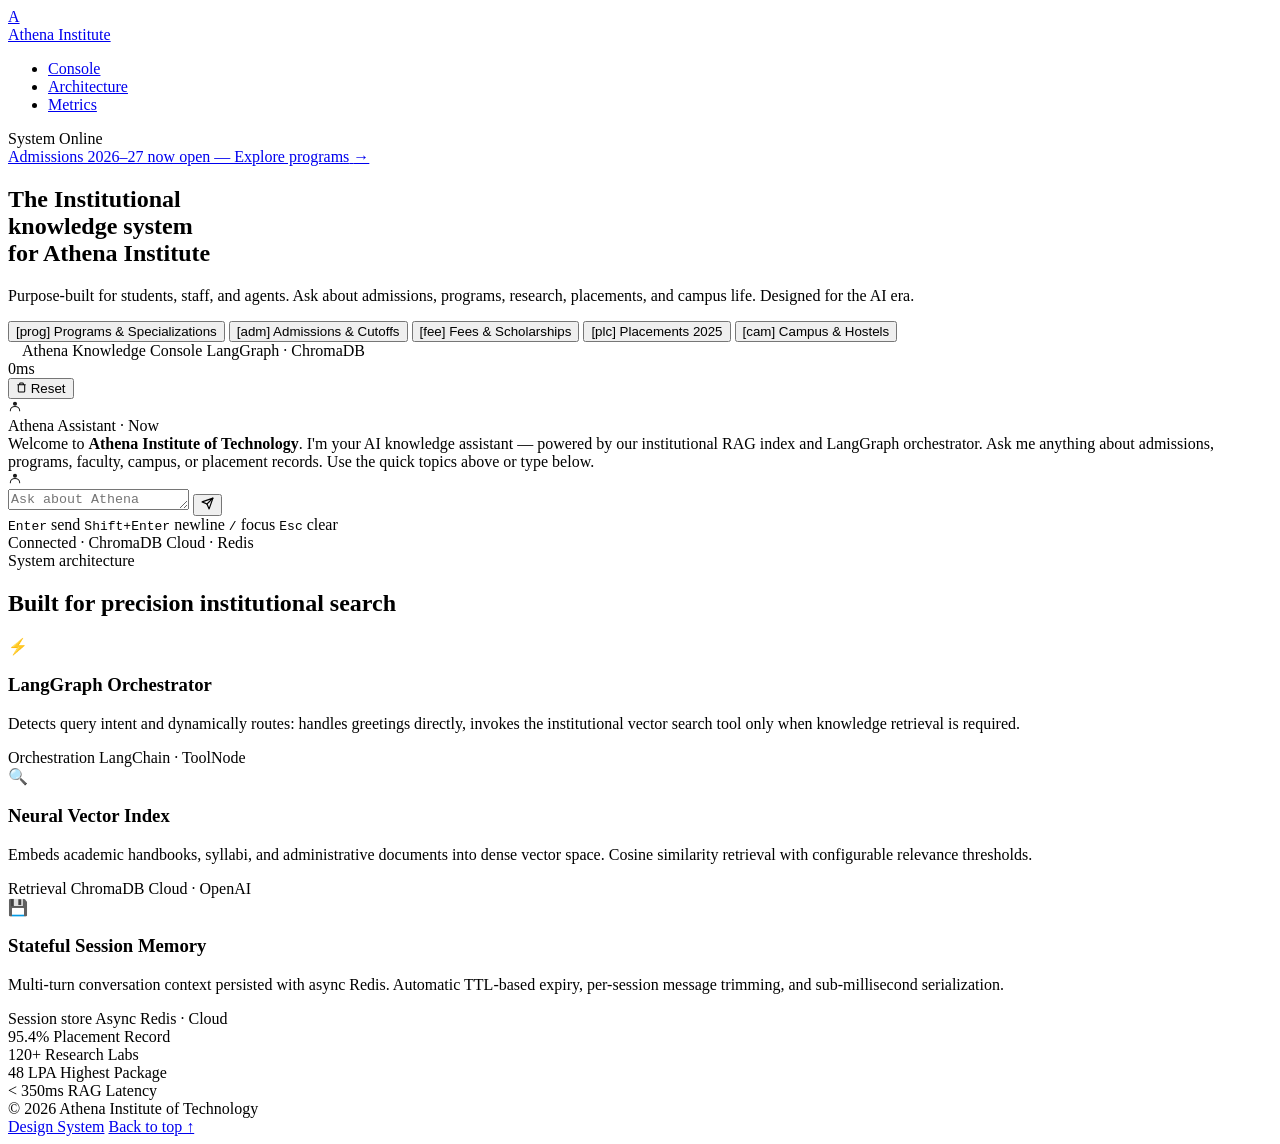
==== frontend/index.html @ fc8c2ac3 "VERSION 1.00" ====
<!DOCTYPE html>
<html lang="en">
<head>
  <meta charset="UTF-8">
  <meta name="viewport" content="width=device-width, initial-scale=1.0">
  <title>Athena Institute of Technology — AI Knowledge System</title>
  <meta name="description" content="The institutional knowledge engine for Athena Institute of Technology — RAG-powered AI assistant for admissions, programs, campus life, and placements.">
  <meta name="theme-color" content="#0a0a0a">
  <!-- Inter Variable from Google Fonts (matches Linear's exact typeface) -->
  <link rel="preconnect" href="https://fonts.googleapis.com">
  <link rel="preconnect" href="https://fonts.gstatic.com" crossorigin>
  <link rel="stylesheet" href="/static/css/style.css">
  <link rel="icon" href="data:image/svg+xml,<svg xmlns=%22http://www.w3.org/2000/svg%22 viewBox=%220 0 100 100%22><rect width=%22100%22 height=%22100%22 rx=%2216%22 fill=%22%237170ff%22/><text y=%22.85em%22 x=%2250%22 font-size=%2264%22 text-anchor=%22middle%22 fill=%22white%22>A</text></svg>">
</head>
<body>

<!-- ============================================================
     STICKY NAV
     Inspo pattern: "logo left, center links, right: login + pill CTA"
     Linear autopsy: "pill 'Sign up' with gold #e9d890 border"
     ============================================================ -->
<nav class="site-nav" role="navigation" aria-label="Main navigation">
  <div class="nav-inner">

    <!-- Logo (left) -->
    <a href="/" class="nav-logo" aria-label="Athena Institute Home">
      <div class="nav-logo-mark" aria-hidden="true">A</div>
      <span class="nav-logo-text">Athena Institute</span>
    </a>

    <!-- Center nav links -->
    <ul class="nav-links" role="list">
      <li><a href="#console" class="nav-link">Console</a></li>
      <li><a href="#architecture" class="nav-link">Architecture</a></li>
      <li><a href="#metrics" class="nav-link">Metrics</a></li>
    </ul>

    <!-- Right actions -->
    <div class="nav-right">
      <div class="status-badge" role="status" aria-live="polite">
        <span class="status-dot" aria-hidden="true"></span>
        <span>System Online</span>
      </div>
    </div>

  </div>
</nav>

<main>

  <!-- ============================================================
       HERO (Specimen macrostructure)
       Inspo autopsy: "H1 left-aligned, 3 lines, sentence case, massive scale.
       Subhead below. No CTA button. Hero visual bleeds to edges."
       Builder.io reference: monospace badge as eyebrow above headline
       ============================================================ -->
  <section class="hero" aria-labelledby="hero-heading">

    <!-- Eyebrow link (Inspo Linear: "★ Issue tracking is dead  linear.app/next →") -->
    <a href="#console" class="hero-eyebrow" id="hero-eyebrow-link">
      <span class="hero-eyebrow-dot" aria-hidden="true"></span>
      <span>Admissions 2026–27 now open — Explore programs</span>
      <span class="hero-eyebrow-arrow" aria-hidden="true">→</span>
    </a>

    <!-- H1: massive, left-aligned, 3 lines, sentence case -->
    <h1 class="hero-h1" id="hero-heading">
      The Institutional<br>
      knowledge system<br>
      for Athena Institute
    </h1>

    <!-- Subhead: lighter, smaller, same left-align -->
    <p class="hero-sub">
      Purpose-built for students, staff, and agents. Ask about admissions, programs, research, placements, and campus life. Designed for the AI era.
    </p>

    <!-- Topic chips (shortcut actions to scroll to console + pre-fill queries) -->
    <nav class="hero-actions" aria-label="Quick topics">
      <button class="chip" id="chip-programs" data-query="What B.Tech and M.Tech programs are offered at Athena Institute?" type="button">
        <span class="chip-tag">[prog]</span> Programs &amp; Specializations
      </button>
      <button class="chip" id="chip-admissions" data-query="What are the admission criteria, eligibility, and entrance exams required?" type="button">
        <span class="chip-tag">[adm]</span> Admissions &amp; Cutoffs
      </button>
      <button class="chip" id="chip-fees" data-query="What are the tuition fees and available merit scholarships?" type="button">
        <span class="chip-tag">[fee]</span> Fees &amp; Scholarships
      </button>
      <button class="chip" id="chip-placements" data-query="What are the recent placement statistics, top recruiters, and highest package?" type="button">
        <span class="chip-tag">[plc]</span> Placements 2025
      </button>
      <button class="chip" id="chip-campus" data-query="Tell me about campus hostels, labs, and student facilities." type="button">
        <span class="chip-tag">[cam]</span> Campus &amp; Hostels
      </button>
    </nav>

  </section>

  <!-- ============================================================
       APP CONSOLE (Main specimen visual)
       Inspo: Linear hero visual = actual product UI screenshot
       Builder.io reference: dark terminal-style window chrome
       ============================================================ -->
  <section class="console-wrapper" id="console" aria-label="AI Chat Console">

    <div class="console" role="region" aria-label="Athena RAG console">

      <!-- Window chrome (titlebar) -->
      <div class="console-bar">
        <div style="display:flex;align-items:center;gap:14px;">
          <div class="console-dots" aria-hidden="true">
            <span class="console-dot console-dot-red"></span>
            <span class="console-dot console-dot-yellow"></span>
            <span class="console-dot console-dot-green"></span>
          </div>
          <div class="console-title-area">
            <span class="console-title">Athena Knowledge Console</span>
            <span class="console-tag" aria-label="Powered by LangGraph and ChromaDB">LangGraph · ChromaDB</span>
          </div>
        </div>
        <div class="console-actions">
          <div class="latency-tag" id="latencyTag" aria-live="polite" aria-label="Response latency">0ms</div>
          <button class="console-btn" id="clearSessionBtn" type="button" title="Start a new session">
            <svg width="11" height="11" viewBox="0 0 24 24" fill="none" stroke="currentColor" stroke-width="2.2" aria-hidden="true">
              <path d="M3 6h18M19 6v14a2 2 0 01-2 2H7a2 2 0 01-2-2V6m3 0V4a2 2 0 012-2h4a2 2 0 012 2v2"/>
            </svg>
            Reset
          </button>
        </div>
      </div>

      <!-- Messages feed -->
      <div class="console-feed" id="consoleFeed" role="log" aria-live="polite" aria-label="Chat messages">
        <!-- Welcome message -->
        <div class="msg-row ai" id="welcome-msg">
          <div class="msg-avatar" aria-label="AI assistant avatar">
            <svg width="14" height="14" viewBox="0 0 24 24" fill="none" aria-hidden="true">
              <circle cx="12" cy="8" r="3.5" fill="currentColor" opacity="0.9"/>
              <path d="M4 20c0-4 3.6-7 8-7s8 3 8 7" stroke="currentColor" stroke-width="1.8" stroke-linecap="round" fill="none" opacity="0.9"/>
            </svg>
          </div>
          <div class="msg-body">
            <div class="msg-meta">
              <span>Athena Assistant</span>
              <span aria-hidden="true">·</span>
              <span>Now</span>
            </div>
            <div class="msg-bubble">
              Welcome to <strong>Athena Institute of Technology</strong>. I'm your AI knowledge assistant — powered by our institutional RAG index and LangGraph orchestrator. Ask me anything about admissions, programs, faculty, campus, or placement records. Use the quick topics above or type below.
            </div>
          </div>
        </div>

        <!-- Typing indicator (hidden by default) -->
        <div class="msg-row ai" id="typingIndicator" aria-label="Assistant is typing">
          <div class="msg-avatar" aria-hidden="true">
            <svg width="14" height="14" viewBox="0 0 24 24" fill="none">
              <circle cx="12" cy="8" r="3.5" fill="currentColor" opacity="0.9"/>
              <path d="M4 20c0-4 3.6-7 8-7s8 3 8 7" stroke="currentColor" stroke-width="1.8" stroke-linecap="round" fill="none" opacity="0.9"/>
            </svg>
          </div>
          <div class="msg-body">
            <div class="typing-dots" aria-hidden="true">
              <span class="tdot"></span>
              <span class="tdot"></span>
              <span class="tdot"></span>
            </div>
          </div>
        </div>
      </div>

      <!-- Input bar -->
      <div class="console-input-bar">
        <div class="input-row">
          <textarea
            id="chatInput"
            class="chat-textarea"
            rows="1"
            placeholder="Ask about Athena Institute… (/ to focus, Enter to send)"
            aria-label="Chat input"
            autocomplete="off"
            spellcheck="true"
          ></textarea>
          <button class="send-btn" id="sendBtn" type="button" title="Send (Enter)" aria-label="Send message">
            <svg width="13" height="13" viewBox="0 0 24 24" fill="none" stroke="currentColor" stroke-width="2.2" stroke-linecap="round" stroke-linejoin="round" aria-hidden="true">
              <line x1="22" y1="2" x2="11" y2="13"></line>
              <polygon points="22 2 15 22 11 13 2 9 22 2"></polygon>
            </svg>
          </button>
        </div>
        <div class="input-hints">
          <div class="kbd-cluster">
            <span><kbd>Enter</kbd> send</span>
            <span><kbd>Shift+Enter</kbd> newline</span>
            <span><kbd>/</kbd> focus</span>
            <span><kbd>Esc</kbd> clear</span>
          </div>
          <span>Connected · ChromaDB Cloud · Redis</span>
        </div>
      </div>

    </div>
  </section>

  <!-- ============================================================
       FEATURE TRIO
       Inspo tag: "feature-trio" — 3 dark cards, clean hierarchy
       ============================================================ -->
  <section class="features" id="architecture" aria-labelledby="features-heading">
    <div class="section-eyebrow">System architecture</div>
    <h2 class="section-heading" id="features-heading">Built for precision institutional search</h2>

    <div class="feature-grid">

      <div class="feature-card">
        <div class="feature-icon" aria-hidden="true">⚡</div>
        <h3 class="feature-title">LangGraph Orchestrator</h3>
        <p class="feature-desc">
          Detects query intent and dynamically routes: handles greetings directly, invokes the institutional vector search tool only when knowledge retrieval is required.
        </p>
        <div class="feature-mono-footer">
          <span>Orchestration</span>
          <span class="feature-mono-footer-status">
            <span class="feature-mono-footer-dot"></span>
            LangChain · ToolNode
          </span>
        </div>
      </div>

      <div class="feature-card">
        <div class="feature-icon" aria-hidden="true">🔍</div>
        <h3 class="feature-title">Neural Vector Index</h3>
        <p class="feature-desc">
          Embeds academic handbooks, syllabi, and administrative documents into dense vector space. Cosine similarity retrieval with configurable relevance thresholds.
        </p>
        <div class="feature-mono-footer">
          <span>Retrieval</span>
          <span class="feature-mono-footer-status">
            <span class="feature-mono-footer-dot"></span>
            ChromaDB Cloud · OpenAI
          </span>
        </div>
      </div>

      <div class="feature-card">
        <div class="feature-icon" aria-hidden="true">💾</div>
        <h3 class="feature-title">Stateful Session Memory</h3>
        <p class="feature-desc">
          Multi-turn conversation context persisted with async Redis. Automatic TTL-based expiry, per-session message trimming, and sub-millisecond serialization.
        </p>
        <div class="feature-mono-footer">
          <span>Session store</span>
          <span class="feature-mono-footer-status">
            <span class="feature-mono-footer-dot"></span>
            Async Redis · Cloud
          </span>
        </div>
      </div>

    </div>
  </section>

  <!-- ============================================================
       STAT STRIP
       Inspo "stat" component — monospace values, divider grid
       Gold accent on key metric (matches Linear gold status indicator)
       ============================================================ -->
  <section class="stats" id="metrics" aria-labelledby="stats-heading">
    <h2 class="sr-only" id="stats-heading">Institute metrics</h2>
    <div class="stat-strip" role="list">
      <div class="stat-item" role="listitem">
        <span class="stat-value accent-gold">95.4%</span>
        <span class="stat-label">Placement Record</span>
      </div>
      <div class="stat-item" role="listitem">
        <span class="stat-value">120+</span>
        <span class="stat-label">Research Labs</span>
      </div>
      <div class="stat-item" role="listitem">
        <span class="stat-value accent-purple">48 LPA</span>
        <span class="stat-label">Highest Package</span>
      </div>
      <div class="stat-item" role="listitem">
        <span class="stat-value">&lt; 350ms</span>
        <span class="stat-label">RAG Latency</span>
      </div>
    </div>
  </section>

</main>

<!-- ============================================================
     FOOTER
     ============================================================ -->
<footer class="site-footer" role="contentinfo">
  <div class="footer-inner">
    <span class="footer-copy">© 2026 Athena Institute of Technology</span>
    <nav class="footer-links" aria-label="Footer links">
      <a href="https://inspomcp.dev/d/linear-app/DESIGN.md" target="_blank" rel="noopener" class="footer-link">Design System</a>
      <a href="#console" class="footer-link">Back to top ↑</a>
    </nav>
  </div>
</footer>

<!-- Screen-reader only utility -->
<style>
  .sr-only {
    position: absolute;
    width: 1px; height: 1px;
    padding: 0; margin: -1px;
    overflow: hidden;
    clip: rect(0,0,0,0);
    white-space: nowrap;
    border: 0;
  }
</style>

<script src="/static/js/chatbot.js"></script>
</body>
</html>
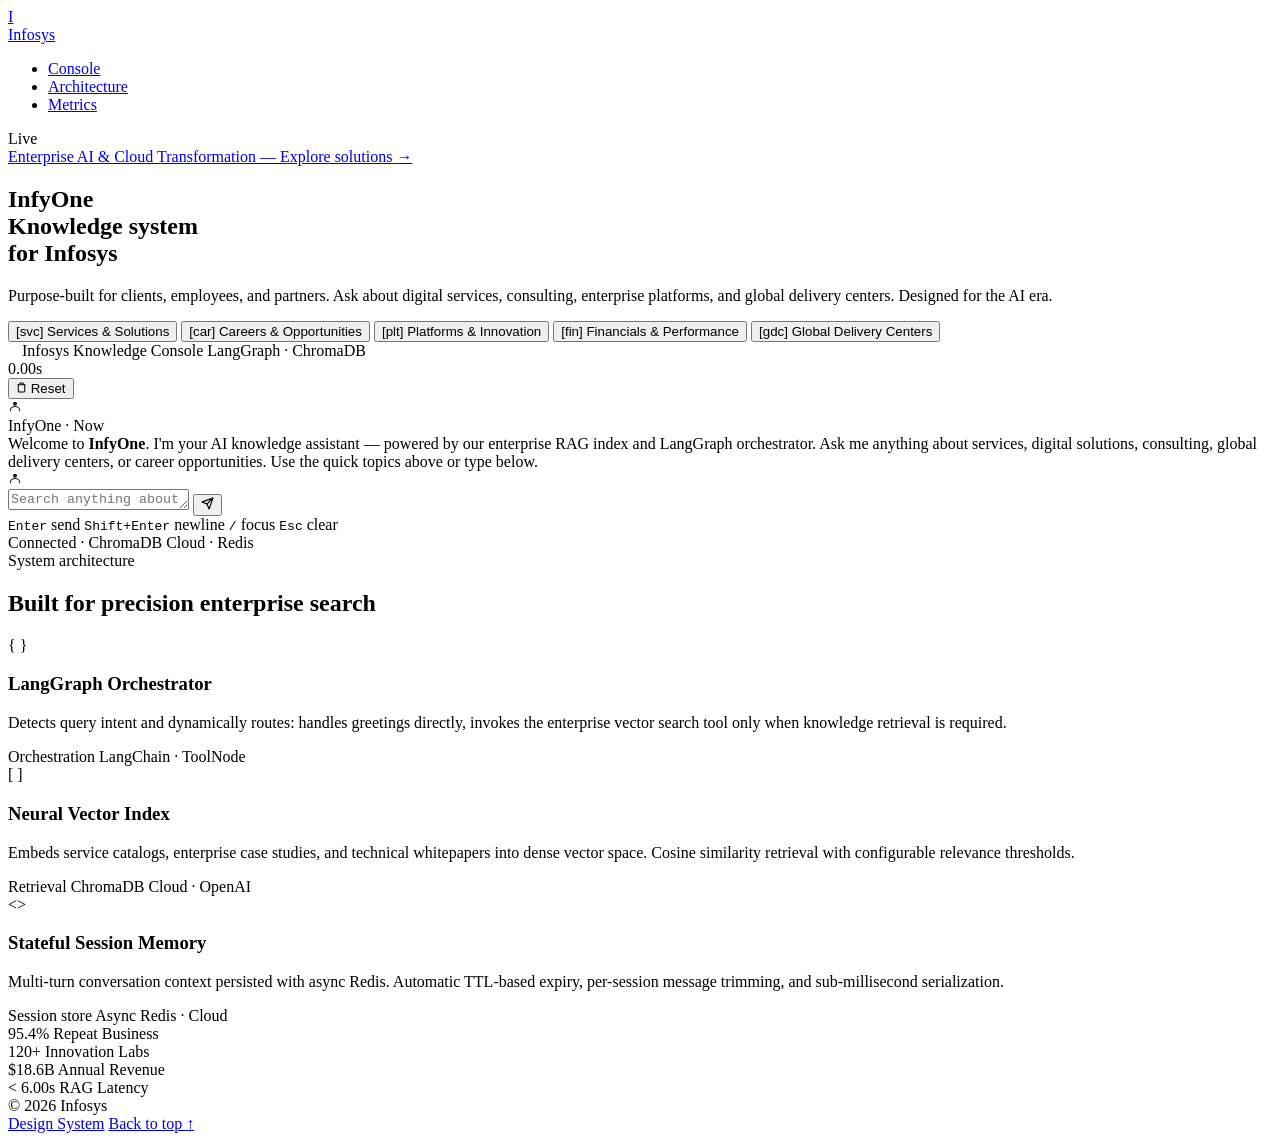
==== commit 872cf130: "Initial commit - InfyOne project" ====
--- a/frontend/index.html
+++ b/frontend/index.html
@@ -1,320 +1,349 @@
 <!DOCTYPE html>
 <html lang="en">
+
 <head>
-  <meta charset="UTF-8">
-  <meta name="viewport" content="width=device-width, initial-scale=1.0">
-  <title>Athena Institute of Technology — AI Knowledge System</title>
-  <meta name="description" content="The institutional knowledge engine for Athena Institute of Technology — RAG-powered AI assistant for admissions, programs, campus life, and placements.">
-  <meta name="theme-color" content="#0a0a0a">
-  <!-- Inter Variable from Google Fonts (matches Linear's exact typeface) -->
-  <link rel="preconnect" href="https://fonts.googleapis.com">
-  <link rel="preconnect" href="https://fonts.gstatic.com" crossorigin>
-  <link rel="stylesheet" href="/static/css/style.css">
-  <link rel="icon" href="data:image/svg+xml,<svg xmlns=%22http://www.w3.org/2000/svg%22 viewBox=%220 0 100 100%22><rect width=%22100%22 height=%22100%22 rx=%2216%22 fill=%22%237170ff%22/><text y=%22.85em%22 x=%2250%22 font-size=%2264%22 text-anchor=%22middle%22 fill=%22white%22>A</text></svg>">
+    <meta charset="UTF-8">
+    <meta name="viewport" content="width=device-width, initial-scale=1.0">
+    <title>InfyOne</title>
+    <meta name="description"
+        content="The enterprise knowledge engine for Infosys — RAG-powered AI assistant for services, digital transformation, consulting, and careers.">
+    <meta name="theme-color" content="#0a0a0a">
+    <!-- Fonts from Google Fonts -->
+    <link rel="preconnect" href="https://fonts.googleapis.com">
+    <link rel="preconnect" href="https://fonts.gstatic.com" crossorigin>
+    <link rel="stylesheet"
+        href="https://fonts.googleapis.com/css2?family=Plus+Jakarta+Sans:wght@500;600;700;800&family=Inter:ital,opsz,wght@0,14..32,100..900;1,14..32,100..900&family=JetBrains+Mono:wght@400;500;600&display=swap">
+    <link rel="stylesheet" href="/static/css/style.css">
+    <link rel="icon"
+        href="data:image/svg+xml,<svg xmlns=%22http://www.w3.org/2000/svg%22 viewBox=%220 0 100 100%22><rect width=%22100%22 height=%22100%22 rx=%2216%22 fill=%22%237170ff%22/><text y=%22.85em%22 x=%2250%22 font-size=%2264%22 text-anchor=%22middle%22 fill=%22white%22>I</text></svg>">
 </head>
+
 <body>
 
-<!-- ============================================================
+    <!-- ============================================================
      STICKY NAV
      Inspo pattern: "logo left, center links, right: login + pill CTA"
      Linear autopsy: "pill 'Sign up' with gold #e9d890 border"
      ============================================================ -->
-<nav class="site-nav" role="navigation" aria-label="Main navigation">
-  <div class="nav-inner">
-
-    <!-- Logo (left) -->
-    <a href="/" class="nav-logo" aria-label="Athena Institute Home">
-      <div class="nav-logo-mark" aria-hidden="true">A</div>
-      <span class="nav-logo-text">Athena Institute</span>
-    </a>
-
-    <!-- Center nav links -->
-    <ul class="nav-links" role="list">
-      <li><a href="#console" class="nav-link">Console</a></li>
-      <li><a href="#architecture" class="nav-link">Architecture</a></li>
-      <li><a href="#metrics" class="nav-link">Metrics</a></li>
-    </ul>
-
-    <!-- Right actions -->
-    <div class="nav-right">
-      <div class="status-badge" role="status" aria-live="polite">
-        <span class="status-dot" aria-hidden="true"></span>
-        <span>System Online</span>
-      </div>
-    </div>
-
-  </div>
-</nav>
-
-<main>
-
-  <!-- ============================================================
+    <nav class="site-nav" role="navigation" aria-label="Main navigation">
+        <div class="nav-inner">
+
+            <!-- Logo (left) -->
+            <a href="/" class="nav-logo" aria-label="Infosys Home">
+                <div class="nav-logo-mark" aria-hidden="true">I</div>
+                <span class="nav-logo-text">Infosys</span>
+            </a>
+
+            <!-- Center nav links -->
+            <ul class="nav-links" role="list">
+                <li><a href="#console" class="nav-link">Console</a></li>
+                <li><a href="#architecture" class="nav-link">Architecture</a></li>
+                <li><a href="#metrics" class="nav-link">Metrics</a></li>
+            </ul>
+
+            <!-- Right actions -->
+            <div class="nav-right">
+                <div class="status-badge" role="status" aria-live="polite">
+                    <span class="status-dot" aria-hidden="true"></span>
+                    <span>Live</span>
+                </div>
+            </div>
+
+        </div>
+    </nav>
+
+    <main>
+
+        <!-- ============================================================
        HERO (Specimen macrostructure)
        Inspo autopsy: "H1 left-aligned, 3 lines, sentence case, massive scale.
        Subhead below. No CTA button. Hero visual bleeds to edges."
        Builder.io reference: monospace badge as eyebrow above headline
        ============================================================ -->
-  <section class="hero" aria-labelledby="hero-heading">
-
-    <!-- Eyebrow link (Inspo Linear: "★ Issue tracking is dead  linear.app/next →") -->
-    <a href="#console" class="hero-eyebrow" id="hero-eyebrow-link">
-      <span class="hero-eyebrow-dot" aria-hidden="true"></span>
-      <span>Admissions 2026–27 now open — Explore programs</span>
-      <span class="hero-eyebrow-arrow" aria-hidden="true">→</span>
-    </a>
-
-    <!-- H1: massive, left-aligned, 3 lines, sentence case -->
-    <h1 class="hero-h1" id="hero-heading">
-      The Institutional<br>
-      knowledge system<br>
-      for Athena Institute
-    </h1>
-
-    <!-- Subhead: lighter, smaller, same left-align -->
-    <p class="hero-sub">
-      Purpose-built for students, staff, and agents. Ask about admissions, programs, research, placements, and campus life. Designed for the AI era.
-    </p>
-
-    <!-- Topic chips (shortcut actions to scroll to console + pre-fill queries) -->
-    <nav class="hero-actions" aria-label="Quick topics">
-      <button class="chip" id="chip-programs" data-query="What B.Tech and M.Tech programs are offered at Athena Institute?" type="button">
-        <span class="chip-tag">[prog]</span> Programs &amp; Specializations
-      </button>
-      <button class="chip" id="chip-admissions" data-query="What are the admission criteria, eligibility, and entrance exams required?" type="button">
-        <span class="chip-tag">[adm]</span> Admissions &amp; Cutoffs
-      </button>
-      <button class="chip" id="chip-fees" data-query="What are the tuition fees and available merit scholarships?" type="button">
-        <span class="chip-tag">[fee]</span> Fees &amp; Scholarships
-      </button>
-      <button class="chip" id="chip-placements" data-query="What are the recent placement statistics, top recruiters, and highest package?" type="button">
-        <span class="chip-tag">[plc]</span> Placements 2025
-      </button>
-      <button class="chip" id="chip-campus" data-query="Tell me about campus hostels, labs, and student facilities." type="button">
-        <span class="chip-tag">[cam]</span> Campus &amp; Hostels
-      </button>
-    </nav>
-
-  </section>
-
-  <!-- ============================================================
+        <section class="hero" aria-labelledby="hero-heading">
+
+            <!-- Eyebrow link (Inspo Linear: "★ Issue tracking is dead  linear.app/next →") -->
+            <a href="#console" class="hero-eyebrow" id="hero-eyebrow-link">
+                <span class="hero-eyebrow-dot" aria-hidden="true"></span>
+                <span>Enterprise AI &amp; Cloud Transformation — Explore solutions</span>
+                <span class="hero-eyebrow-arrow" aria-hidden="true">→</span>
+            </a>
+
+            <!-- H1: massive, left-aligned, 3 lines, sentence case -->
+            <h1 class="hero-h1" id="hero-heading">
+                <span class="hero-brand">InfyOne</span><br>
+                <span class="hero-brand">Knowledge system</span><br>
+                <span class="hero-brand">for Infosys</span>
+            </h1>
+
+            <!-- Subhead: lighter, smaller, same left-align -->
+            <p class="hero-sub">
+                Purpose-built for clients, employees, and partners. Ask about digital services, consulting, enterprise
+                platforms, and global delivery centers. Designed for the AI era.
+            </p>
+
+            <!-- Topic chips (shortcut actions to scroll to console + pre-fill queries) -->
+            <nav class="hero-actions" aria-label="Quick topics">
+                <button class="chip" id="chip-services"
+                    data-query="What digital services, cloud, and AI solutions are offered by Infosys?" type="button">
+                    <span class="chip-tag">[svc]</span> Services &amp; Solutions
+                </button>
+                <button class="chip" id="chip-careers"
+                    data-query="What are the career opportunities, hiring process, and roles at Infosys?" type="button">
+                    <span class="chip-tag">[car]</span> Careers &amp; Opportunities
+                </button>
+                <button class="chip" id="chip-platforms"
+                    data-query="What enterprise platforms, such as Infosys Topaz and Cobalt, are available?"
+                    type="button">
+                    <span class="chip-tag">[plt]</span> Platforms &amp; Innovation
+                </button>
+                <button class="chip" id="chip-financials"
+                    data-query="What are Infosys's recent financial performance, client partnerships, and growth metrics?"
+                    type="button">
+                    <span class="chip-tag">[fin]</span> Financials &amp; Performance
+                </button>
+                <button class="chip" id="chip-delivery"
+                    data-query="Tell me about Infosys global delivery centers, digital hubs, and infrastructure."
+                    type="button">
+                    <span class="chip-tag">[gdc]</span> Global Delivery Centers
+                </button>
+            </nav>
+
+        </section>
+
+        <!-- ============================================================
        APP CONSOLE (Main specimen visual)
        Inspo: Linear hero visual = actual product UI screenshot
        Builder.io reference: dark terminal-style window chrome
        ============================================================ -->
-  <section class="console-wrapper" id="console" aria-label="AI Chat Console">
-
-    <div class="console" role="region" aria-label="Athena RAG console">
-
-      <!-- Window chrome (titlebar) -->
-      <div class="console-bar">
-        <div style="display:flex;align-items:center;gap:14px;">
-          <div class="console-dots" aria-hidden="true">
-            <span class="console-dot console-dot-red"></span>
-            <span class="console-dot console-dot-yellow"></span>
-            <span class="console-dot console-dot-green"></span>
-          </div>
-          <div class="console-title-area">
-            <span class="console-title">Athena Knowledge Console</span>
-            <span class="console-tag" aria-label="Powered by LangGraph and ChromaDB">LangGraph · ChromaDB</span>
-          </div>
-        </div>
-        <div class="console-actions">
-          <div class="latency-tag" id="latencyTag" aria-live="polite" aria-label="Response latency">0ms</div>
-          <button class="console-btn" id="clearSessionBtn" type="button" title="Start a new session">
-            <svg width="11" height="11" viewBox="0 0 24 24" fill="none" stroke="currentColor" stroke-width="2.2" aria-hidden="true">
-              <path d="M3 6h18M19 6v14a2 2 0 01-2 2H7a2 2 0 01-2-2V6m3 0V4a2 2 0 012-2h4a2 2 0 012 2v2"/>
-            </svg>
-            Reset
-          </button>
-        </div>
-      </div>
-
-      <!-- Messages feed -->
-      <div class="console-feed" id="consoleFeed" role="log" aria-live="polite" aria-label="Chat messages">
-        <!-- Welcome message -->
-        <div class="msg-row ai" id="welcome-msg">
-          <div class="msg-avatar" aria-label="AI assistant avatar">
-            <svg width="14" height="14" viewBox="0 0 24 24" fill="none" aria-hidden="true">
-              <circle cx="12" cy="8" r="3.5" fill="currentColor" opacity="0.9"/>
-              <path d="M4 20c0-4 3.6-7 8-7s8 3 8 7" stroke="currentColor" stroke-width="1.8" stroke-linecap="round" fill="none" opacity="0.9"/>
-            </svg>
-          </div>
-          <div class="msg-body">
-            <div class="msg-meta">
-              <span>Athena Assistant</span>
-              <span aria-hidden="true">·</span>
-              <span>Now</span>
+        <section class="console-wrapper" id="console" aria-label="AI Chat Console">
+
+            <div class="console" role="region" aria-label="Infosys RAG console">
+
+                <!-- Window chrome (titlebar) -->
+                <div class="console-bar">
+                    <div style="display:flex;align-items:center;gap:14px;">
+                        <div class="console-dots" aria-hidden="true">
+                            <span class="console-dot console-dot-red"></span>
+                            <span class="console-dot console-dot-yellow"></span>
+                            <span class="console-dot console-dot-green"></span>
+                        </div>
+                        <div class="console-title-area">
+                            <span class="console-title">Infosys Knowledge Console</span>
+                            <span class="console-tag" aria-label="Powered by LangGraph and ChromaDB">LangGraph ·
+                                ChromaDB</span>
+                        </div>
+                    </div>
+                    <div class="console-actions">
+                        <div class="latency-tag" id="latencyTag" aria-live="polite" aria-label="Response latency">0.00s
+                        </div>
+                        <button class="console-btn" id="clearSessionBtn" type="button" title="Start a new session">
+                            <svg width="11" height="11" viewBox="0 0 24 24" fill="none" stroke="currentColor"
+                                stroke-width="2.2" aria-hidden="true">
+                                <path
+                                    d="M3 6h18M19 6v14a2 2 0 01-2 2H7a2 2 0 01-2-2V6m3 0V4a2 2 0 012-2h4a2 2 0 012 2v2" />
+                            </svg>
+                            Reset
+                        </button>
+                    </div>
+                </div>
+
+                <!-- Messages feed -->
+                <div class="console-feed" id="consoleFeed" role="log" aria-live="polite" aria-label="Chat messages">
+                    <!-- Welcome message -->
+                    <div class="msg-row ai" id="welcome-msg">
+                        <div class="msg-avatar" aria-label="AI assistant avatar">
+                            <svg width="14" height="14" viewBox="0 0 24 24" fill="none" aria-hidden="true">
+                                <circle cx="12" cy="8" r="3.5" fill="currentColor" opacity="0.9" />
+                                <path d="M4 20c0-4 3.6-7 8-7s8 3 8 7" stroke="currentColor" stroke-width="1.8"
+                                    stroke-linecap="round" fill="none" opacity="0.9" />
+                            </svg>
+                        </div>
+                        <div class="msg-body">
+                            <div class="msg-meta">
+                                <span>InfyOne</span>
+                                <span aria-hidden="true">·</span>
+                                <span>Now</span>
+                            </div>
+                            <div class="msg-bubble">
+                                Welcome to <strong>InfyOne</strong>. I'm your AI knowledge assistant — powered by our
+                                enterprise RAG index and LangGraph orchestrator. Ask me anything about services, digital
+                                solutions, consulting, global delivery centers, or career opportunities. Use the quick
+                                topics above or type below.
+                            </div>
+                        </div>
+                    </div>
+
+                    <!-- Typing indicator (hidden by default) -->
+                    <div class="msg-row ai" id="typingIndicator" aria-label="Assistant is typing">
+                        <div class="msg-avatar" aria-hidden="true">
+                            <svg width="14" height="14" viewBox="0 0 24 24" fill="none">
+                                <circle cx="12" cy="8" r="3.5" fill="currentColor" opacity="0.9" />
+                                <path d="M4 20c0-4 3.6-7 8-7s8 3 8 7" stroke="currentColor" stroke-width="1.8"
+                                    stroke-linecap="round" fill="none" opacity="0.9" />
+                            </svg>
+                        </div>
+                        <div class="msg-body">
+                            <div class="typing-dots" aria-hidden="true">
+                                <span class="tdot"></span>
+                                <span class="tdot"></span>
+                                <span class="tdot"></span>
+                            </div>
+                        </div>
+                    </div>
+                </div>
+
+                <!-- Input bar -->
+                <div class="console-input-bar">
+                    <div class="input-row">
+                        <textarea id="chatInput" class="chat-textarea" rows="1"
+                            placeholder="Search anything about Infosys… (/ to focus, Enter to send)"
+                            aria-label="Search anything about Infosys" autocomplete="off" spellcheck="true"></textarea>
+                        <button class="send-btn" id="sendBtn" type="button" title="Send (Enter)"
+                            aria-label="Send message">
+                            <svg width="13" height="13" viewBox="0 0 24 24" fill="none" stroke="currentColor"
+                                stroke-width="2.2" stroke-linecap="round" stroke-linejoin="round" aria-hidden="true">
+                                <line x1="22" y1="2" x2="11" y2="13"></line>
+                                <polygon points="22 2 15 22 11 13 2 9 22 2"></polygon>
+                            </svg>
+                        </button>
+                    </div>
+                    <div class="input-hints">
+                        <div class="kbd-cluster">
+                            <span><kbd>Enter</kbd> send</span>
+                            <span><kbd>Shift+Enter</kbd> newline</span>
+                            <span><kbd>/</kbd> focus</span>
+                            <span><kbd>Esc</kbd> clear</span>
+                        </div>
+                        <span>Connected · ChromaDB Cloud · Redis</span>
+                    </div>
+                </div>
+
             </div>
-            <div class="msg-bubble">
-              Welcome to <strong>Athena Institute of Technology</strong>. I'm your AI knowledge assistant — powered by our institutional RAG index and LangGraph orchestrator. Ask me anything about admissions, programs, faculty, campus, or placement records. Use the quick topics above or type below.
-            </div>
-          </div>
-        </div>
-
-        <!-- Typing indicator (hidden by default) -->
-        <div class="msg-row ai" id="typingIndicator" aria-label="Assistant is typing">
-          <div class="msg-avatar" aria-hidden="true">
-            <svg width="14" height="14" viewBox="0 0 24 24" fill="none">
-              <circle cx="12" cy="8" r="3.5" fill="currentColor" opacity="0.9"/>
-              <path d="M4 20c0-4 3.6-7 8-7s8 3 8 7" stroke="currentColor" stroke-width="1.8" stroke-linecap="round" fill="none" opacity="0.9"/>
-            </svg>
-          </div>
-          <div class="msg-body">
-            <div class="typing-dots" aria-hidden="true">
-              <span class="tdot"></span>
-              <span class="tdot"></span>
-              <span class="tdot"></span>
-            </div>
-          </div>
-        </div>
-      </div>
-
-      <!-- Input bar -->
-      <div class="console-input-bar">
-        <div class="input-row">
-          <textarea
-            id="chatInput"
-            class="chat-textarea"
-            rows="1"
-            placeholder="Ask about Athena Institute… (/ to focus, Enter to send)"
-            aria-label="Chat input"
-            autocomplete="off"
-            spellcheck="true"
-          ></textarea>
-          <button class="send-btn" id="sendBtn" type="button" title="Send (Enter)" aria-label="Send message">
-            <svg width="13" height="13" viewBox="0 0 24 24" fill="none" stroke="currentColor" stroke-width="2.2" stroke-linecap="round" stroke-linejoin="round" aria-hidden="true">
-              <line x1="22" y1="2" x2="11" y2="13"></line>
-              <polygon points="22 2 15 22 11 13 2 9 22 2"></polygon>
-            </svg>
-          </button>
-        </div>
-        <div class="input-hints">
-          <div class="kbd-cluster">
-            <span><kbd>Enter</kbd> send</span>
-            <span><kbd>Shift+Enter</kbd> newline</span>
-            <span><kbd>/</kbd> focus</span>
-            <span><kbd>Esc</kbd> clear</span>
-          </div>
-          <span>Connected · ChromaDB Cloud · Redis</span>
-        </div>
-      </div>
-
-    </div>
-  </section>
-
-  <!-- ============================================================
+        </section>
+
+        <!-- ============================================================
        FEATURE TRIO
        Inspo tag: "feature-trio" — 3 dark cards, clean hierarchy
        ============================================================ -->
-  <section class="features" id="architecture" aria-labelledby="features-heading">
-    <div class="section-eyebrow">System architecture</div>
-    <h2 class="section-heading" id="features-heading">Built for precision institutional search</h2>
-
-    <div class="feature-grid">
-
-      <div class="feature-card">
-        <div class="feature-icon" aria-hidden="true">⚡</div>
-        <h3 class="feature-title">LangGraph Orchestrator</h3>
-        <p class="feature-desc">
-          Detects query intent and dynamically routes: handles greetings directly, invokes the institutional vector search tool only when knowledge retrieval is required.
-        </p>
-        <div class="feature-mono-footer">
-          <span>Orchestration</span>
-          <span class="feature-mono-footer-status">
-            <span class="feature-mono-footer-dot"></span>
-            LangChain · ToolNode
-          </span>
-        </div>
-      </div>
-
-      <div class="feature-card">
-        <div class="feature-icon" aria-hidden="true">🔍</div>
-        <h3 class="feature-title">Neural Vector Index</h3>
-        <p class="feature-desc">
-          Embeds academic handbooks, syllabi, and administrative documents into dense vector space. Cosine similarity retrieval with configurable relevance thresholds.
-        </p>
-        <div class="feature-mono-footer">
-          <span>Retrieval</span>
-          <span class="feature-mono-footer-status">
-            <span class="feature-mono-footer-dot"></span>
-            ChromaDB Cloud · OpenAI
-          </span>
-        </div>
-      </div>
-
-      <div class="feature-card">
-        <div class="feature-icon" aria-hidden="true">💾</div>
-        <h3 class="feature-title">Stateful Session Memory</h3>
-        <p class="feature-desc">
-          Multi-turn conversation context persisted with async Redis. Automatic TTL-based expiry, per-session message trimming, and sub-millisecond serialization.
-        </p>
-        <div class="feature-mono-footer">
-          <span>Session store</span>
-          <span class="feature-mono-footer-status">
-            <span class="feature-mono-footer-dot"></span>
-            Async Redis · Cloud
-          </span>
-        </div>
-      </div>
-
-    </div>
-  </section>
-
-  <!-- ============================================================
+        <section class="features" id="architecture" aria-labelledby="features-heading">
+            <div class="section-eyebrow">System architecture</div>
+            <h2 class="section-heading" id="features-heading">Built for precision enterprise search</h2>
+
+            <div class="feature-grid">
+
+                <div class="feature-card">
+                    <div class="feature-icon" aria-hidden="true">{ }</div>
+                    <h3 class="feature-title">LangGraph Orchestrator</h3>
+                    <p class="feature-desc">
+                        Detects query intent and dynamically routes: handles greetings directly, invokes the enterprise
+                        vector search tool only when knowledge retrieval is required.
+                    </p>
+                    <div class="feature-mono-footer">
+                        <span>Orchestration</span>
+                        <span class="feature-mono-footer-status">
+                            <span class="feature-mono-footer-dot"></span>
+                            LangChain · ToolNode
+                        </span>
+                    </div>
+                </div>
+
+                <div class="feature-card">
+                    <div class="feature-icon" aria-hidden="true">[ ]</div>
+                    <h3 class="feature-title">Neural Vector Index</h3>
+                    <p class="feature-desc">
+                        Embeds service catalogs, enterprise case studies, and technical whitepapers into dense vector
+                        space. Cosine similarity retrieval with configurable relevance thresholds.
+                    </p>
+                    <div class="feature-mono-footer">
+                        <span>Retrieval</span>
+                        <span class="feature-mono-footer-status">
+                            <span class="feature-mono-footer-dot"></span>
+                            ChromaDB Cloud · OpenAI
+                        </span>
+                    </div>
+                </div>
+
+                <div class="feature-card">
+                    <div class="feature-icon" aria-hidden="true">
+                        <>
+                    </div>
+                    <h3 class="feature-title">Stateful Session Memory</h3>
+                    <p class="feature-desc">
+                        Multi-turn conversation context persisted with async Redis. Automatic TTL-based expiry,
+                        per-session message trimming, and sub-millisecond serialization.
+                    </p>
+                    <div class="feature-mono-footer">
+                        <span>Session store</span>
+                        <span class="feature-mono-footer-status">
+                            <span class="feature-mono-footer-dot"></span>
+                            Async Redis · Cloud
+                        </span>
+                    </div>
+                </div>
+
+            </div>
+        </section>
+
+        <!-- ============================================================
        STAT STRIP
        Inspo "stat" component — monospace values, divider grid
        Gold accent on key metric (matches Linear gold status indicator)
        ============================================================ -->
-  <section class="stats" id="metrics" aria-labelledby="stats-heading">
-    <h2 class="sr-only" id="stats-heading">Institute metrics</h2>
-    <div class="stat-strip" role="list">
-      <div class="stat-item" role="listitem">
-        <span class="stat-value accent-gold">95.4%</span>
-        <span class="stat-label">Placement Record</span>
-      </div>
-      <div class="stat-item" role="listitem">
-        <span class="stat-value">120+</span>
-        <span class="stat-label">Research Labs</span>
-      </div>
-      <div class="stat-item" role="listitem">
-        <span class="stat-value accent-purple">48 LPA</span>
-        <span class="stat-label">Highest Package</span>
-      </div>
-      <div class="stat-item" role="listitem">
-        <span class="stat-value">&lt; 350ms</span>
-        <span class="stat-label">RAG Latency</span>
-      </div>
-    </div>
-  </section>
-
-</main>
-
-<!-- ============================================================
+        <section class="stats" id="metrics" aria-labelledby="stats-heading">
+            <h2 class="sr-only" id="stats-heading">Infosys enterprise metrics</h2>
+            <div class="stat-strip" role="list">
+                <div class="stat-item" role="listitem">
+                    <span class="stat-value accent-gold">95.4%</span>
+                    <span class="stat-label">Repeat Business</span>
+                </div>
+                <div class="stat-item" role="listitem">
+                    <span class="stat-value">120+</span>
+                    <span class="stat-label">Innovation Labs</span>
+                </div>
+                <div class="stat-item" role="listitem">
+                    <span class="stat-value accent-purple">$18.6B</span>
+                    <span class="stat-label">Annual Revenue</span>
+                </div>
+                <div class="stat-item" role="listitem">
+                    <span class="stat-value">&lt; 6.00s</span>
+                    <span class="stat-label">RAG Latency</span>
+                </div>
+            </div>
+        </section>
+
+    </main>
+
+    <!-- ============================================================
      FOOTER
      ============================================================ -->
-<footer class="site-footer" role="contentinfo">
-  <div class="footer-inner">
-    <span class="footer-copy">© 2026 Athena Institute of Technology</span>
-    <nav class="footer-links" aria-label="Footer links">
-      <a href="https://inspomcp.dev/d/linear-app/DESIGN.md" target="_blank" rel="noopener" class="footer-link">Design System</a>
-      <a href="#console" class="footer-link">Back to top ↑</a>
-    </nav>
-  </div>
-</footer>
-
-<!-- Screen-reader only utility -->
-<style>
-  .sr-only {
-    position: absolute;
-    width: 1px; height: 1px;
-    padding: 0; margin: -1px;
-    overflow: hidden;
-    clip: rect(0,0,0,0);
-    white-space: nowrap;
-    border: 0;
-  }
-</style>
-
-<script src="/static/js/chatbot.js"></script>
+    <footer class="site-footer" role="contentinfo">
+        <div class="footer-inner">
+            <span class="footer-copy">© 2026 Infosys</span>
+            <nav class="footer-links" aria-label="Footer links">
+                <a href="https://inspomcp.dev/d/linear-app/DESIGN.md" target="_blank" rel="noopener"
+                    class="footer-link">Design System</a>
+                <a href="#console" class="footer-link">Back to top ↑</a>
+            </nav>
+        </div>
+    </footer>
+
+    <!-- Screen-reader only utility -->
+    <style>
+        .sr-only {
+            position: absolute;
+            width: 1px;
+            height: 1px;
+            padding: 0;
+            margin: -1px;
+            overflow: hidden;
+            clip: rect(0, 0, 0, 0);
+            white-space: nowrap;
+            border: 0;
+        }
+    </style>
+
+    <script src="/static/js/chatbot.js"></script>
 </body>
-</html>
+
+</html>
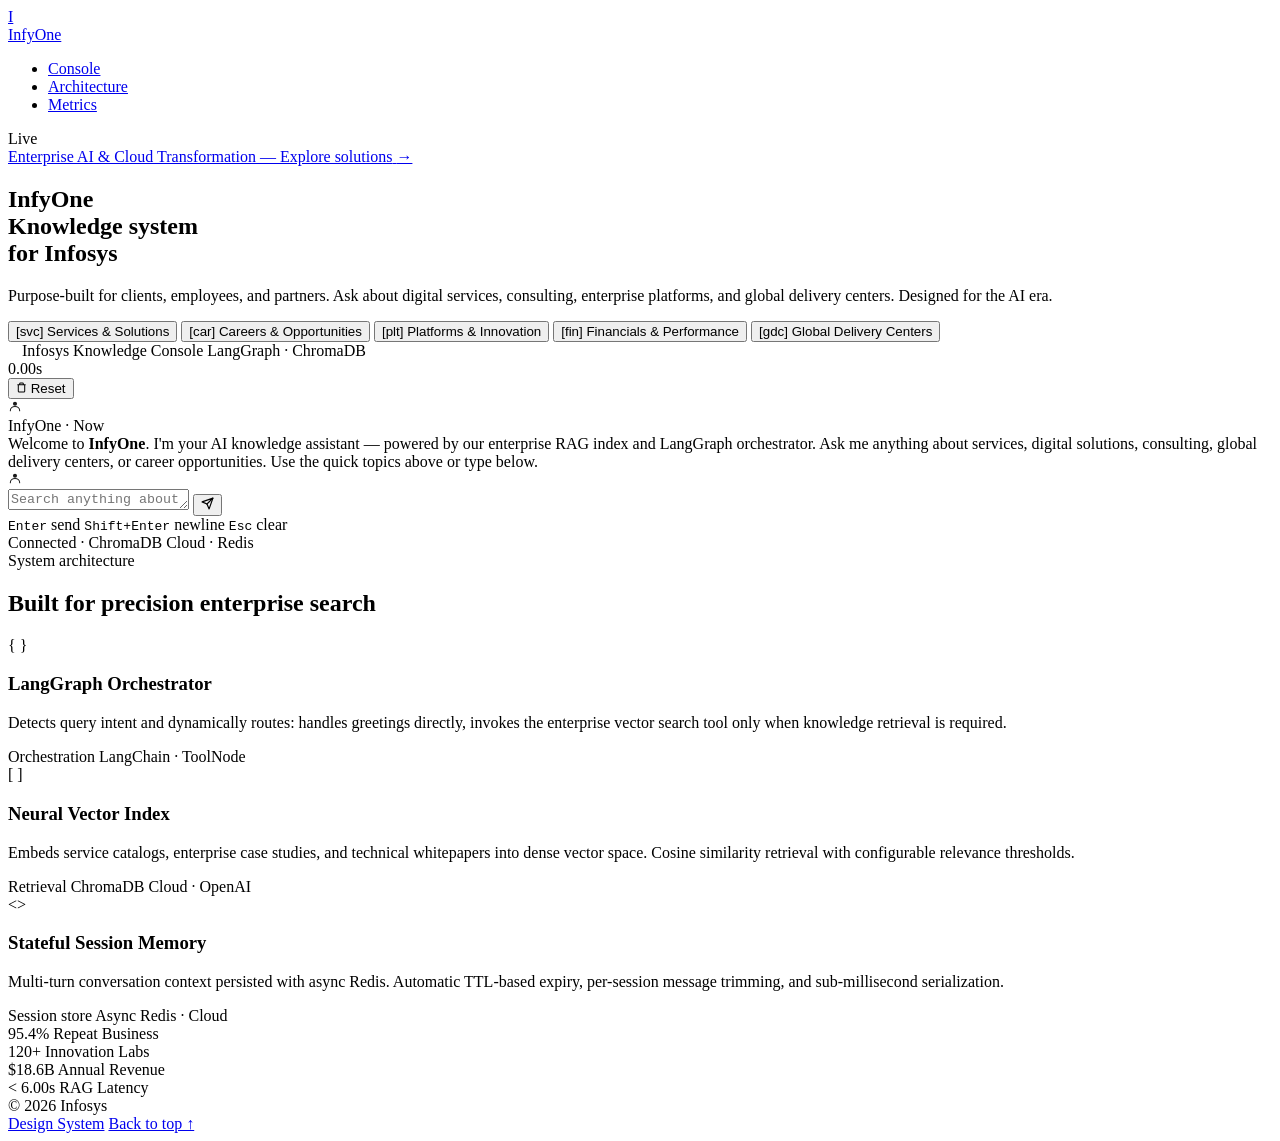
==== commit 7d9656fd: "fixed frontend issues" ====
--- a/frontend/index.html
+++ b/frontend/index.html
@@ -31,7 +31,7 @@
             <!-- Logo (left) -->
             <a href="/" class="nav-logo" aria-label="Infosys Home">
                 <div class="nav-logo-mark" aria-hidden="true">I</div>
-                <span class="nav-logo-text">Infosys</span>
+                <span class="nav-logo-text">InfyOne</span>
             </a>
 
             <!-- Center nav links -->
@@ -197,7 +197,7 @@
                 <div class="console-input-bar">
                     <div class="input-row">
                         <textarea id="chatInput" class="chat-textarea" rows="1"
-                            placeholder="Search anything about Infosys… (/ to focus, Enter to send)"
+                            placeholder="Search anything about Infosys…  Enter to send"
                             aria-label="Search anything about Infosys" autocomplete="off" spellcheck="true"></textarea>
                         <button class="send-btn" id="sendBtn" type="button" title="Send (Enter)"
                             aria-label="Send message">
@@ -212,7 +212,6 @@
                         <div class="kbd-cluster">
                             <span><kbd>Enter</kbd> send</span>
                             <span><kbd>Shift+Enter</kbd> newline</span>
-                            <span><kbd>/</kbd> focus</span>
                             <span><kbd>Esc</kbd> clear</span>
                         </div>
                         <span>Connected · ChromaDB Cloud · Redis</span>
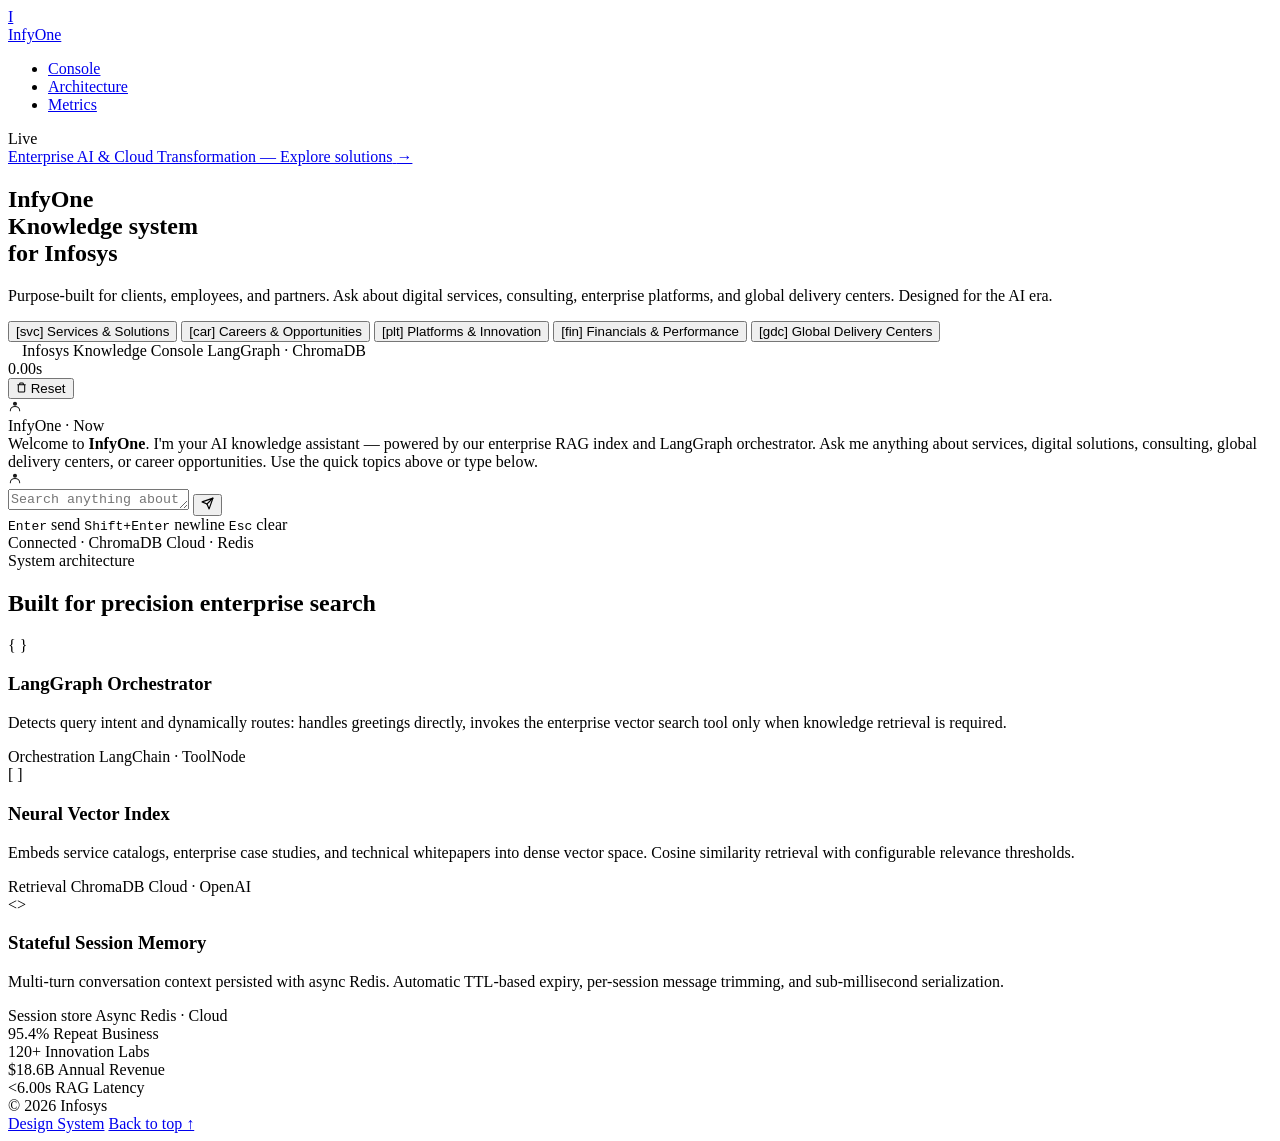
==== commit 6853d1f5: "latency fix" ====
--- a/frontend/index.html
+++ b/frontend/index.html
@@ -305,7 +305,7 @@
                     <span class="stat-label">Annual Revenue</span>
                 </div>
                 <div class="stat-item" role="listitem">
-                    <span class="stat-value">&lt; 6.00s</span>
+                    <span class="stat-value">&lt;6.00s</span>
                     <span class="stat-label">RAG Latency</span>
                 </div>
             </div>
